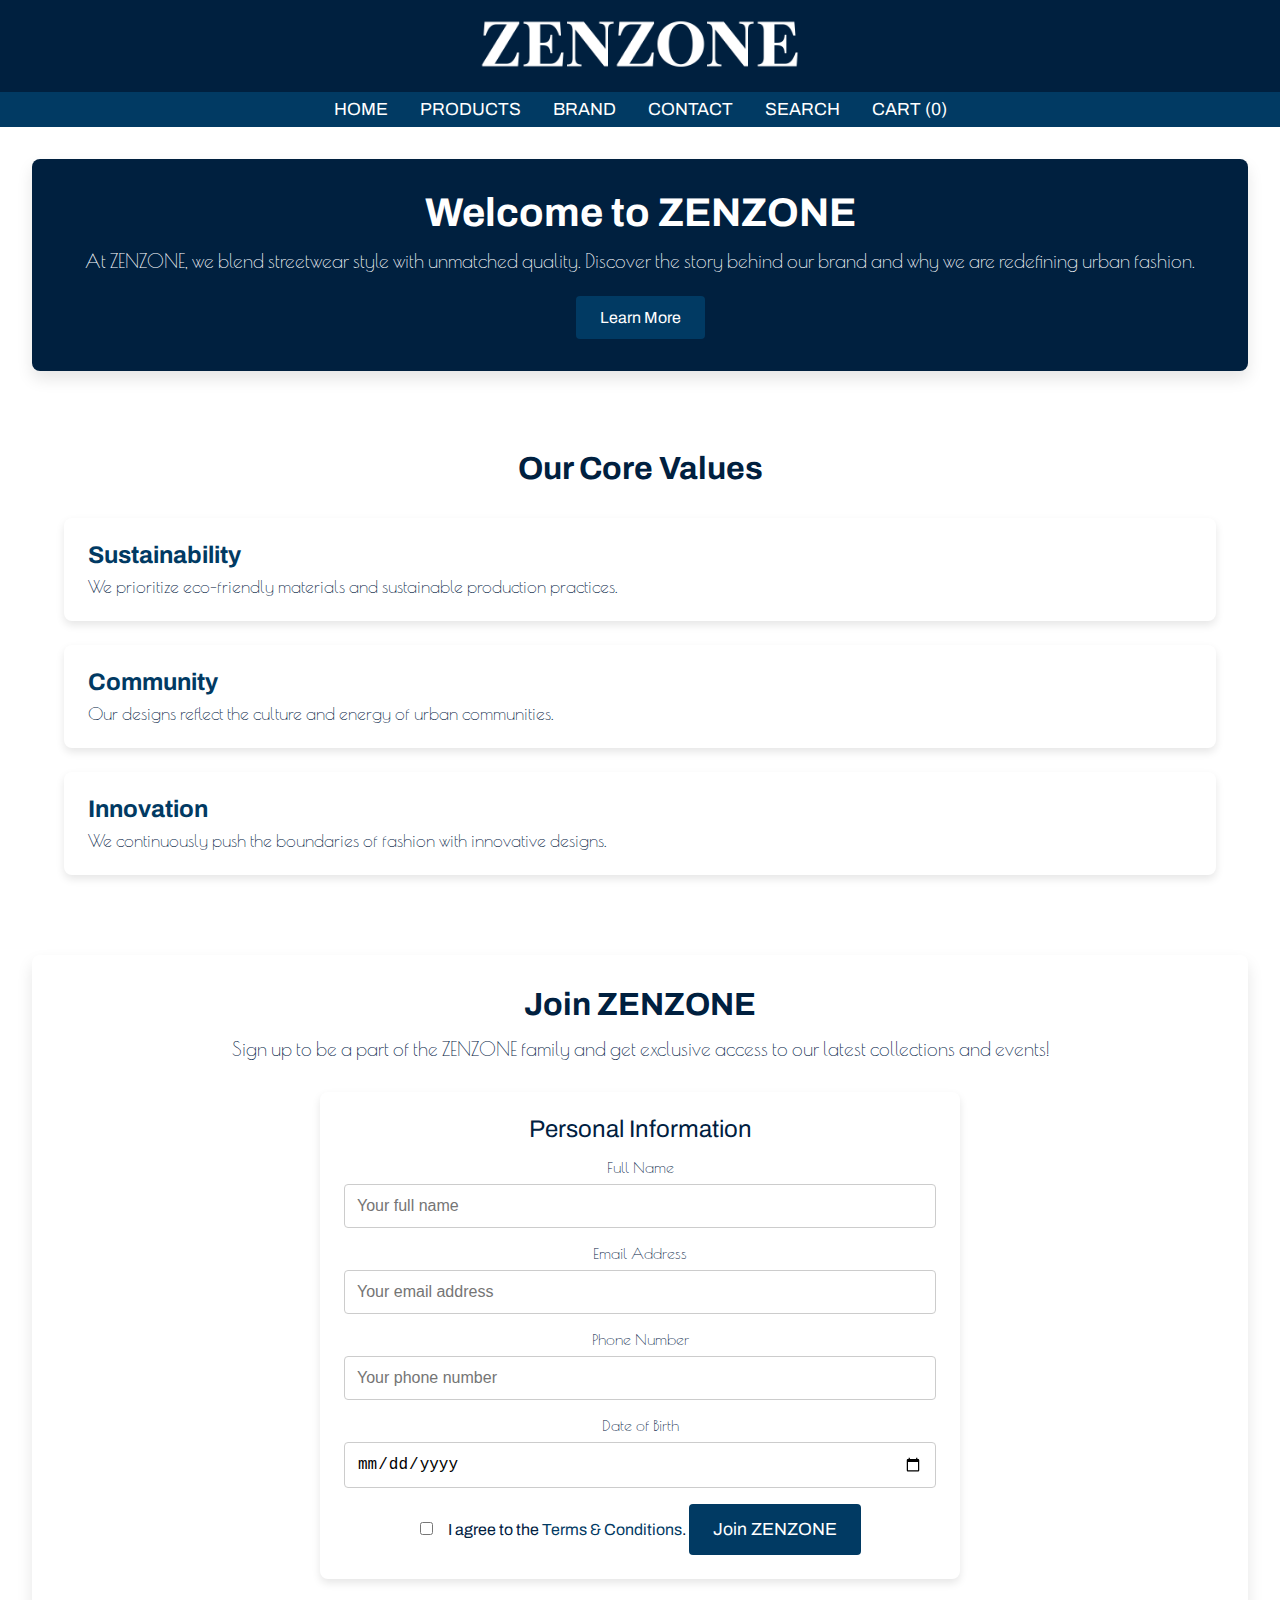
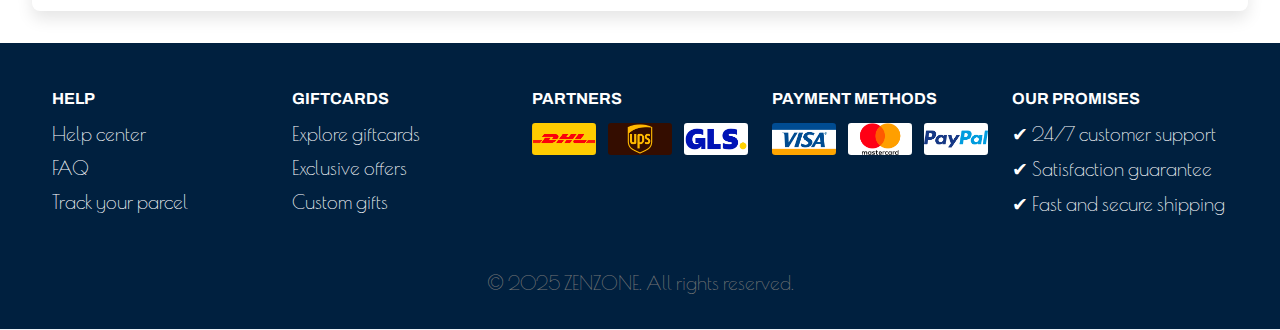
==== brand.html @ 67b89443 "Base modificable - Por terminar - Por editar" ====
<!DOCTYPE html>
<html lang="es">
<head>
    <meta charset="UTF-8">
    <meta name="viewport" content="width=device-width, initial-scale=1.0">
    <link href="https://fonts.googleapis.com/css2?family=Archivo:ital,wght@0,100..900;1,100..900&family=Poiret+One&display=swap" rel="stylesheet">
    <link rel="stylesheet" href="css/styles.css">
    <title>ZENZONE | BRAND</title>
</head>
<body>
    <header class="cabecera">
        <article class="cabecera__logo">
            <a href="index.html"><img src="assets/zenzone-text.png" alt="Logo ZENZONE" class="logo__imagen"></a>
        </article>

        <article class="cabecera__menu">
            <nav class="menu__navegacion">
                <ul class="navegacion__lista">
                    <li class="lista__elemento"><a href="index.html" class="elemento__enlace">Home</a></li>
                    <li class="lista__elemento dropdown">
                        <p class="elemento__enlace">Products</p>
                        <ul class="dropdown__menu">
                            <li><a href="clothing.html" class="dropdown__enlace">Clothing</a></li>
                            <li><a href="merch.html" class="dropdown__enlace">Merch</a></li>
                        </ul>
                    </li>
                    <li class="lista__elemento"><a href="brand.html" class="elemento__enlace">Brand</a></li>
                    <li class="lista__elemento"><a href="contact.html" class="elemento__enlace">Contact</a></li>
                    <li class="lista__elemento"><a href="" class="elemento__enlace">Search</a></li>
                    <li class="lista__elemento"><a href="cart.html" class="elemento__enlace">Cart (0)</a></li>
                </ul>
            </nav>
        </article>
    </header>

    <main class="brand-main">
        <section class="brand-main__intro">
            <h1 class="intro__title">Welcome to ZENZONE</h1>
            <p class="intro__description">
                At ZENZONE, we blend streetwear style with unmatched quality. Discover the story behind our brand and why we are redefining urban fashion.
            </p>
            <button class="intro__cta">Learn More</button>
        </section>
    
        <section class="brand-main__values">
            <h2 class="values__title">Our Core Values</h2>
            <ul class="values__list">
                <li class="values__item">
                    <h3 class="values__item-title">Sustainability</h3>
                    <p class="values__item-description">We prioritize eco-friendly materials and sustainable production practices.</p>
                </li>
                <li class="values__item">
                    <h3 class="values__item-title">Community</h3>
                    <p class="values__item-description">Our designs reflect the culture and energy of urban communities.</p>
                </li>
                <li class="values__item">
                    <h3 class="values__item-title">Innovation</h3>
                    <p class="values__item-description">We continuously push the boundaries of fashion with innovative designs.</p>
                </li>
            </ul>
        </section>
    
        <section class="brand-main__join">
            <h2 class="join__title">Join ZENZONE</h2>
            <p class="join__description">
                Sign up to be a part of the ZENZONE family and get exclusive access to our latest collections and events!
            </p>
            <form class="join__form" id="join-form">
                <fieldset class="join__fieldset">
                    <legend class="join__legend">Personal Information</legend>
    
                    <label for="name" class="join__label">Full Name</label>
                    <input type="text" id="name" name="name" class="join__input" required placeholder="Your full name">
    
                    <label for="email" class="join__label">Email Address</label>
                    <input type="email" id="email" name="email" class="join__input" required placeholder="Your email address">
    
                    <label for="phone" class="join__label">Phone Number</label>
                    <input type="tel" id="phone" name="phone" class="join__input" required placeholder="Your phone number">
    
                    <label for="dob" class="join__label">Date of Birth</label>
                    <input type="date" id="dob" name="dob" class="join__input" required>
    
                    <label for="terms" class="join__checkbox-label">
                        <input type="checkbox" id="terms" name="terms" class="join__checkbox" required>
                        I agree to the <a href="#" class="join__link">Terms & Conditions</a>.
                    </label>
    
                    <button type="submit" class="join__submit-button">Join ZENZONE</button>
                </fieldset>
            </form>
        </section>
    </main>
    
    

    <footer class="footer">
        <section class="footer__container">
    
            <article class="footer__section footer__section--help">
                <h1 class="footer__title">Help</h1>
                <ul class="footer__list">
                    <li class="footer__item"><a href="#" class="footer__link">Help center</a></li>
                    <li class="footer__item"><a href="#" class="footer__link">FAQ</a></li>
                    <li class="footer__item"><a href="#" class="footer__link">Track your parcel</a></li>
                </ul>
            </article>
    
            <article class="footer__section footer__section--giftcards">
                <h1 class="footer__title">Giftcards</h1>
                <ul class="footer__list">
                    <li class="footer__item"><a href="#" class="footer__link">Explore giftcards</a></li>
                    <li class="footer__item"><a href="#" class="footer__link">Exclusive offers</a></li>
                    <li class="footer__item"><a href="#" class="footer__link">Custom gifts</a></li>
                </ul>
            </article>
    
            <article class="footer__section footer__section--partners">
                <h1 class="footer__title">Partners</h1>
                <section class="footer__logos">
                    <img src="assets/dhl.png" alt="Logo 1" class="footer__logo">
                    <img src="assets/upds.png" alt="Logo 2" class="footer__logo">
                    <img src="assets/gls.png" alt="Logo 3" class="footer__logo">
                </section>
            </article>
    
            <article class="footer__section footer__section--payment-methods">
                <h1 class="footer__title">Payment methods</h1>
                <section class="footer__logos">
                    <img src="assets/visa.png" alt="Visa" class="footer__logo">
                    <img src="assets/master.png" alt="Mastercard" class="footer__logo">
                    <img src="assets/paypal.png" alt="PayPal" class="footer__logo">
                </section>
            </article>
    
            <article class="footer__section footer__section--promises">
                <h1 class="footer__title">Our Promises</h1>
                <ul class="footer__list">
                    <li class="footer__item">✔ 24/7 customer support</li>
                    <li class="footer__item">✔ Satisfaction guarantee</li>
                    <li class="footer__item">✔ Fast and secure shipping</li>
                </ul>
            </article>
        </section>
    
        <section class="footer__bottom">
            &copy; 2025 ZENZONE. All rights reserved.
        </section>
    </footer>
    
</body>
</html>
---- css/styles.css ----
/* General */
* {
    box-sizing: border-box;
    padding: 0;
    margin: 0;
    text-decoration: none;
    list-style: none;

    /* Variables */
    --main-color: #00203F;
    --secondary-color: #013A63;
    --white: #FFFFFF;
    --black: #000000;
    
    --title-font: "Archivo", serif;
    --p-font: "Poiret One", serif;;
}

body {
    display: flex;
    flex-direction: column;
    min-height: 100vh;
    background-color: #F0F4F8;
}

/* Header */
.cabecera__logo {
    background-color: var(--main-color);
    padding: 0.75rem;
    display: flex;
    align-items: center;
    justify-content: center;
    transition: background-color 0.6s ease;

    .logo__imagen {
        width: 20rem;
        transition: transform 0.4s ease, opacity 0.3s ease; 
    }

    .logo__imagen:hover {
        transform: scale(0.8) rotate(3deg); 
    }
}

.cabecera__menu {
    background-color: var(--secondary-color);
    display: flex;
    padding: 0.5rem;
    justify-content: center;
    align-items: center;

    .menu__navegacion .navegacion__lista {
        display: flex;
        list-style-type: none;
        padding: 0;
        margin: 0;
    }

    .lista__elemento {
        margin: 0 1rem;
        position: relative; 

        .elemento__enlace {
            color: var(--white);
            font-size: 1.1rem;
            text-transform: uppercase;
            position: relative;
            font-family: var(--title-font);
        }

        .elemento__enlace:hover {
            text-decoration: underline;
        }

        .dropdown__menu {
            display: none;
            position: absolute;
            top: 100%; 
            left: 0;
            background-color: var(--main-color);
            padding: 1rem;
            list-style-type: none;
            z-index: 10;
            box-shadow: 0 0.25rem 0.5rem rgba(0, 0, 0, 0.1);

            .dropdown__enlace {
                color: var(--white);
                font-size: 1rem;
                font-family: var(--title-font);
                text-transform: uppercase;
                padding: 0.4rem;
            }

            .dropdown__enlace:hover {
                text-decoration: underline;   
            }
        }
    }

    .lista__elemento.dropdown:hover .dropdown__menu {
        display: block;
    }
}

main {
    min-height: 90vh;
}

/* Home */
.main__hero {
    background-color: var(--main-color);
    color: var(--white);
    text-align: center;
    padding: 3rem 1rem;

    .hero__title {
        font-family: var(--title-font);
        font-size: 2rem;
        margin-bottom: 1rem;
    }

    .hero__description {
        font-family: var(--p-font);
        font-size: 1.2rem;
        margin-bottom: 2rem;
    }

    .hero__cta {
        display: inline-block;
        padding: 0.8rem 1.5rem;
        background-color: var(--secondary-color);
        color: var(--white);
        border-radius: 0.25rem;
        font-size: 1rem;
        font-family: var(--title-font);
        transition: background-color 0.3s ease;
    }
    
    .hero__cta:hover {
        background-color: var(--white);
        color: var(--main-color);
    }
    
}

.main__featured {
    background-color: #f9f9f9;
    padding: 3rem 1rem;
    text-align: center;

    .featured__title {
        font-family: var(--title-font);
        font-size: 1.8rem;
        color: var(--main-color);
        margin-bottom: 2rem;
    }
    
    .featured__grid {
        display: flex;
        justify-content: center;
        gap: 2rem;

        .featured__item {
            background-color: var(--white);
            padding: 1.5rem;
            border-radius: 0.5rem;
            box-shadow: 0 0.25rem 0.5rem rgba(0, 0, 0, 0.1);
            text-align: center;
            max-width: 14rem;

            .featured__image {
                width: 100%;
                border-radius: 0.5rem;
                margin-bottom: 1rem;
            }
            
            .featured__name {
                font-family: var(--p-font);
                font-size: 1.1rem;
                margin-bottom: 0.5rem;
                color: var(--black);
            }
            
            .featured__price {
                font-family: var(--title-font);
                font-size: 1.2rem;
                color: var(--secondary-color);
            }
        }
    }
}

.main__about {
    display: flex;
    flex-wrap: wrap;
    align-items: center;
    padding: 3rem 1rem;
    gap: 2rem;

    .about__content {
        flex: 1 1 40%;

        .about__title {
            font-family: var(--title-font);
            font-size: 1.8rem;
            color: var(--main-color);
            margin-bottom: 1rem;
        }
        
        .about__text {
            font-family: var(--p-font);
            font-size: 1.2rem;
            color: #555;
            margin-bottom: 2rem;
        }
        
        .about__link {
            display: inline-block;
            color: var(--white);
            background-color: var(--secondary-color);
            padding: 0.8rem 1.5rem;
            border-radius: 0.25rem;
            font-family: var(--title-font);
            transition: background-color 0.3s ease;
        }
        
        .about__link:hover {
            background-color: var(--main-color);
        }
    }
}

.about__media {
    flex: 1 1 50%;
    text-align: center;

    .about__image {
        max-width: 100%;
        border-radius: 0.5rem;
    }
}

/* Clothing */
.main__products {
    background-color: #f9f9f9;
    padding: 3rem 1rem;

    .products__title {
        font-family: var(--title-font);
        font-size: 1.8rem;
        color: var(--main-color);
        text-align: center;
        margin-bottom: 2rem;
    }
    
    .products__grid {
        display: grid;
        grid-template-columns: repeat(auto-fit, minmax(12rem, 1fr));
        gap: 2rem;
        justify-items: center;

        .products__item {
            background-color: var(--white);
            padding: 1.5rem;
            border-radius: 0.5rem;
            box-shadow: 0 0.25rem 0.5rem rgba(0, 0, 0, 0.1);
            text-align: center;
            max-width: 14rem;

            .products__image {
                width: 100%;
                border-radius: 0.5rem;
                margin-bottom: 1rem;
            }
            
            .products__name {
                font-family: var(--p-font);
                font-size: 1.1rem;
                margin-bottom: 0.5rem;
                color: var(--black);
            }
            
            .products__price {
                font-family: var(--title-font);
                font-size: 1.2rem;
                color: var(--secondary-color);
            }
            
            .products__actions {
                display: flex;
                justify-content: center;
                gap: 1rem;
                margin-top: 1rem;

                .products__button {
                    font-family: var(--p-font);
                    font-size: 1rem;
                    padding: 0.8rem 1.2rem;
                    border: none;
                    border-radius: 0.5rem;
                    cursor: pointer;
                    transition: background-color 0.3s ease, transform 0.2s ease;
                }
                
                .products__button--buy-now {
                    background-color: var(--main-color);
                    color: var(--white);
                }
                
                .products__button--buy-now:hover {
                    background-color: var(--secondary-color);
                    transform: scale(1.05);
                }
                
                .products__button--add-cart {
                    background-color: var(--secondary-color);
                    color: var(--white);
                }
                
                .products__button--add-cart:hover {
                    background-color: var(--main-color);
                    transform: scale(1.05);
                }
                
            }
        }
    }
}

.main__benefits {
    background-color: var(--secondary-color);
    color: var(--white);
    padding: 3rem 1rem;
    display: flex;
    flex-wrap: wrap;
    gap: 2rem;
    justify-content: space-around;
    text-align: center;

    .benefits__item {
        flex: 1 1 20rem;
        max-width: 22rem;
        font-family: var(--p-font);
        padding: 1.5rem;
        border: 0.1rem solid var(--white);
        border-radius: 0.5rem;
        transition: transform 0.3s ease, box-shadow 0.3s ease;

        .benefits__title {
            font-family: var(--title-font);
            font-size: 1.5rem;
            margin-bottom: 0.5rem;
        }
        
        .benefits__description {
            font-size: 1.1rem;
        }
    }

    .benefits__item:hover {
        transform: scale(1.05);
        box-shadow: 0 0.5rem 1rem rgba(0, 0, 0, 0.2);
    }
}

/* Brand */
.brand-main {
    display: flex;
    flex-direction: column;
    gap: 3rem;
    padding: 2rem;
    background-color: var(--white);
    color: var(--main-color);

    .brand-main__intro {
        text-align: center;
        padding: 2rem;
        background-color: var(--main-color);
        color: var(--white);
        border-radius: 0.5rem;
        box-shadow: 0 0.5rem 1rem rgba(0, 0, 0, 0.1);

        .intro__title {
            font-family: var(--title-font);
            font-size: 2.5rem;
            margin-bottom: 1rem;
        }
        
        .intro__description {
            font-family: var(--p-font);
            font-size: 1.2rem;
            margin-bottom: 1.5rem;
        }
        
        .intro__cta {
            padding: 0.8rem 1.5rem;
            background-color: var(--secondary-color);
            color: var(--white);
            border: none;
            border-radius: 0.25rem;
            font-family: var(--title-font);
            font-size: 1rem;
            cursor: pointer;
            transition: background-color 0.3s ease;
        }
        
        .intro__cta:hover {
            background-color: var(--white);
            color: var(--main-color);
        }
    }

    .brand-main__values {
        text-align: center;
        padding: 2rem;
    
        .values__title {
            font-family: var(--title-font);
            font-size: 2rem;
            margin-bottom: 2rem;
        }
        
        .values__list {
            display: flex;
            flex-direction: column;
            gap: 1.5rem;
            list-style: none;
    
            .values__item {
                background-color: var(--white);
                padding: 1.5rem;
                border-radius: 0.5rem;
                box-shadow: 0 0.25rem 0.5rem rgba(0, 0, 0, 0.1);
                text-align: left;
    
                .values__item-title {
                    font-family: var(--title-font);
                    font-size: 1.5rem;
                    color: var(--secondary-color);
                    margin-bottom: 0.5rem;
                }
    
                .values__item-description {
                    font-family: var(--p-font);
                    font-size: 1.1rem;
                    color: var(--main-color);
                }
            }
        }
    }

    .brand-main__join {
        text-align: center;
        padding: 2rem;
        background-color: var(--white);
        border-radius: 0.5rem;
        box-shadow: 0 0.5rem 1rem rgba(0, 0, 0, 0.1);
    
        .join__title {
            font-family: var(--title-font);
            font-size: 2rem;
            margin-bottom: 1rem;
        }
        
        .join__description {
            font-family: var(--p-font);
            font-size: 1.2rem;
            margin-bottom: 2rem;
            color: var(--main-color);
        }
        
        .join__form {
            display: flex;
            flex-direction: column;
            gap: 1.5rem;
            max-width: 40rem;
            margin: auto;
            padding: 1.5rem;
            background-color: var(--f0f4f8);
            border-radius: 0.5rem;
            box-shadow: 0 0.25rem 0.5rem rgba(0, 0, 0, 0.1);
    
            .join__fieldset {
                border: none;
                padding: 0;
            }
            
            .join__legend {
                font-family: var(--title-font);
                font-size: 1.5rem;
                margin-bottom: 1rem;
                color: var(--main-color);
            }
            
            .join__label {
                font-family: var(--p-font);
                font-size: 1rem;
                margin-bottom: 0.5rem;
                display: block;
                color: var(--main-color);
            }
            
            .join__input {
                width: 100%;
                padding: 0.75rem;
                font-size: 1rem;
                border: 0.1rem solid #ccc;
                border-radius: 0.25rem;
                margin-bottom: 1rem;
                color: var(--black);
            }
    
            .join__checkbox-label {
                font-size: 1rem;
                font-family: var(--title-font);
                color: var(--main-color);
    
                .join__checkbox {
                    margin-right: 0.75rem;
                }
    
                .join__link {
                    color: var(--secondary-color);
                    text-decoration: none;
                }
                
                .join__link:hover {
                    text-decoration: underline;
                }
            }
    
            .join__submit-button {
                background-color: var(--secondary-color);
                color: var(--white);
                font-family: var(--title-font);
                font-size: 1.1rem;
                padding: 1rem 1.5rem;
                border: none;
                border-radius: 0.25rem;
                cursor: pointer;
                transition: background-color 0.3s ease;
                width: fit-content;
                margin: auto;
            }
            
            .join__submit-button:hover {
                background-color: var(--main-color);
            }
        }
    }    
}

/* Contact */
.contact-form {
    background: #fff;
    padding: 2rem 2.5rem;
    border-radius: 0.5rem;
    box-shadow: 0 0.25rem 0.4rem rgba(0, 0, 0, 0.1);
    width: 100%;
    max-width: 44rem;
    margin: 1.25rem auto;

    .contact-form__title {
        font-size: 1.75rem;
        margin-bottom: 1.25rem;
        color: #333;
        text-align: center;
    }

    .contact-form__form {
        display: flex;
        flex-direction: column;

        .contact-form__fieldset {
            border: none;
            margin-bottom: 1.25rem;
            padding: 0;

            .contact-form__legend {
                font-size: 1.25rem;
                font-weight: bold;
                margin-bottom: 0.75rem;
                color: #444;
            }

            .contact-form__label {
                font-size: 1rem; 
                color: #555;
                margin-bottom: 0.5rem;
                display: block;
            }

            .contact-form__input,
            .contact-form__select,
            .contact-form__textarea,
            .contact-form__file {
                width: 100%;
                padding: 0.75rem; /* Más espacio */
                font-size: 0.8rem;
                border: 0.1rem solid #ccc;
                border-radius: 0.25rem;
                margin-bottom: 0.75rem;
            }

            .contact-form__textarea {
                resize: none;
            }
            
            .contact-form__checkbox {
                margin-right: 0.75rem;
            }
            
            .contact-form__checkbox-label {
                font-size: 1rem;
                color: #555;
            }
        }
    }

    
    .contact-form__button {
        background-color: #007bff;
        color: #fff;
        font-size: 1rem;
        border: none;
        border-radius: 0.25rem;
        padding: 0.8rem;
        cursor: pointer;
        transition: background-color 0.3s;
    }
    
    .contact-form__button:hover {
        background-color: #0056b3;
    }
}

/* Footer */
.footer {
    background-color: var(--main-color);
    padding: 2.2rem;
    color: var(--white);

    .footer__container {
        max-width: 75rem;
        margin: auto;
        display: flex;
        flex-wrap: wrap;
        justify-content: space-between;

        .footer__section {
            flex: 1 1 12.5rem;
            margin: 0.75rem;
            font-family: var(--p-font);
            font-size: 1.2rem;
            font-weight: 400;
    
            .footer__title {
                font-family: var(--title-font);
                font-size: 1rem;
                text-transform: uppercase;
                margin-bottom: 1rem;
                color: var(--white);
            }

            .footer__list {
                list-style: none;
                padding: 0;

                .footer__item {
                    margin-bottom: 0.75rem;
                }

                .footer__link {
                    text-decoration: none;
                    color: var(--white);
                }
                
                .footer__link:hover {
                    text-decoration: underline;
                }
            }

            .footer__logos {
                display: flex;
                flex-wrap: wrap;
                gap: 0.75rem;
            
                .footer__logo {
                    height: 2rem;
                    border-radius: 0.2rem;
                }
            }
        }
    }

    .footer__bottom {
        font-family: var(--p-font);
        font-size: 1.2rem;
        font-weight: 400;

        text-align: center;
        margin-top: 2rem;
        color: #777;
    }
}

.contact-form {
    width: 100%;
    max-width: 800px;
    padding: 2rem;
    background-color: var(--white);
    border-radius: 0.75rem;
    box-shadow: 0 4px 6px rgba(0, 0, 0, 0.1);
}

.contact-form__title {
    font-family: var(--title-font);
    font-size: 2rem;
    color: var(--main-color);
    text-align: center;
    margin-bottom: 2rem;
}

.contact-form__form {
    display: flex;
    flex-direction: column;
    gap: 1.5rem;
}

.contact-form__fieldset {
    border: none;
    padding: 0;
}

.contact-form__legend {
    font-family: var(--title-font);
    font-size: 1.25rem;
    color: var(--main-color);
    margin-bottom: 1rem;
}

.contact-form__label {
    font-family: var(--p-font);
    font-size: 1rem;
    color: var(--black);
    margin-bottom: 0.5rem;
}

.contact-form__input,
.contact-form__textarea {
    font-family: var(--p-font);
    font-size: 1rem;
    padding: 1rem;
    border: 1px solid var(--gray);
    border-radius: 0.5rem;
    background-color: var(--white);
    color: var(--black);
    transition: border-color 0.3s;
}

.contact-form__input:focus,
.contact-form__textarea:focus {
    border-color: var(--main-color);
    outline: none;
}

.contact-form__textarea {
    resize: vertical;
}

.contact-form__button {
    font-family: var(--title-font);
    font-size: 1.25rem;
    background-color: var(--main-color);
    color: var(--white);
    padding: 1rem;
    border: none;
    border-radius: 0.5rem;
    cursor: pointer;
    transition: background-color 0.3s ease;
}

.contact-form__button:hover {
    background-color: var(--hover-color);
}

/* Social Media Section */
.social-media {
    width: 100%;
    max-width: 800px;
    text-align: center;
}

.social-media__title {
    font-family: var(--title-font);
    font-size: 1.75rem;
    color: var(--main-color);
    margin-bottom: 1rem;
}

.social-media__list {
    display: flex;
    justify-content: center;
    gap: 1.5rem;
    list-style: none;
    padding: 0;
}

.social-media__item {
    display: flex;
    align-items: center;
}

.social-media__link {
    font-family: var(--p-font);
    font-size: 1rem;
    color: var(--black);
    text-decoration: none;
    display: flex;
    align-items: center;
    gap: 0.5rem;
}

.social-media__icon {
    width: 24px;
    height: 24px;
}

.social-media__link:hover {
    color: var(--main-color);
}

/* Contact Details Section */
.contact-details {
    width: 100%;
    max-width: 800px;
    text-align: center;
}

.contact-details__title {
    font-family: var(--title-font);
    font-size: 1.75rem;
    color: var(--main-color);
    margin-bottom: 1rem;
}

.contact-details__list {
    list-style: none;
    padding: 0;
}

.contact-details__item {
    font-family: var(--p-font);
    font-size: 1rem;
    margin-bottom: 0.5rem;
}

.contact-details__link {
    color: var(--black);
    text-decoration: none;
    transition: color 0.3s ease;
}

.contact-details__link:hover {
    color: var(--main-color);
}
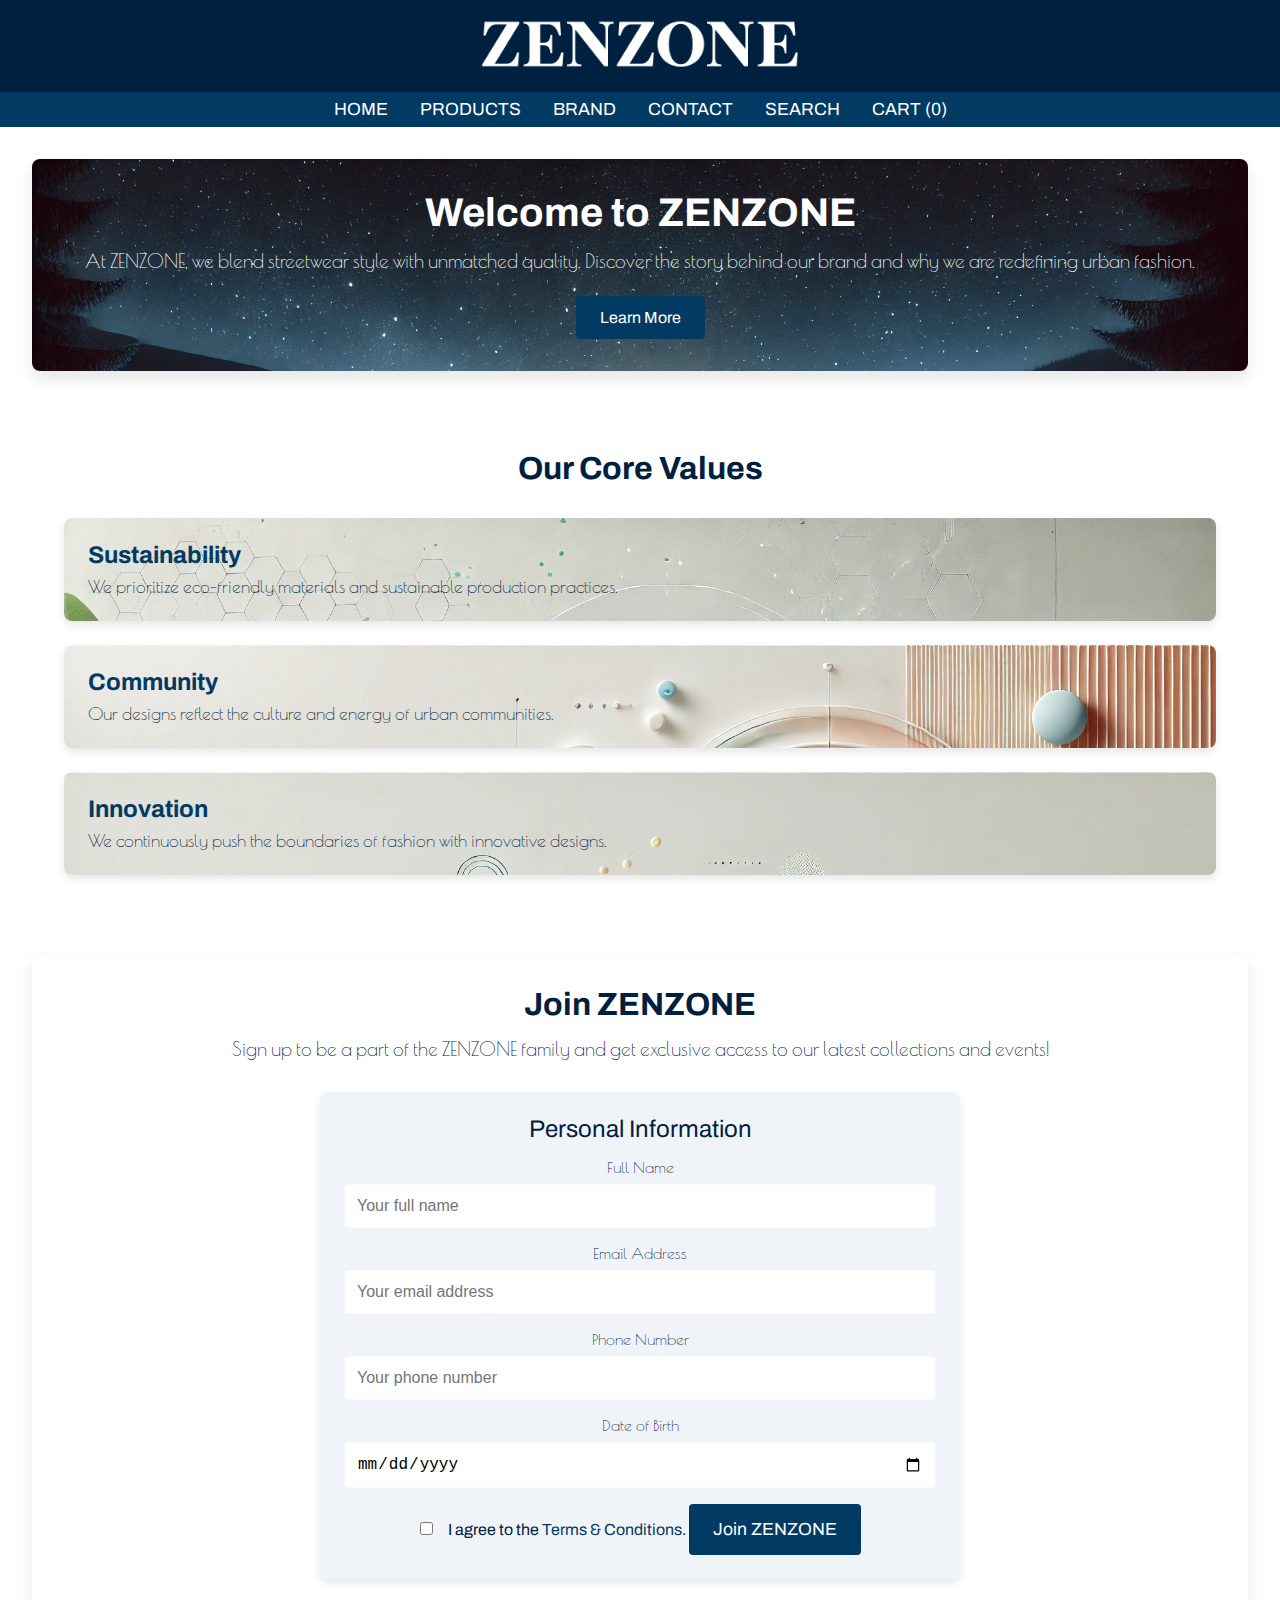
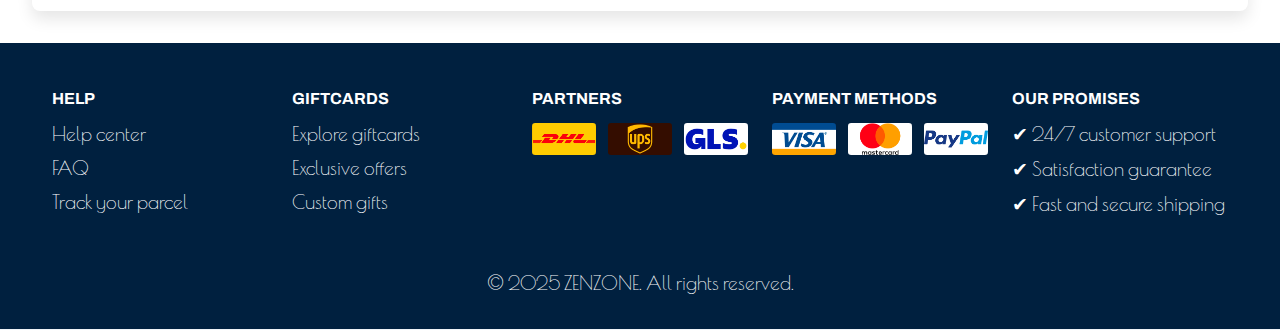
==== commit 06a6fca1: "New changes" ====
--- a/brand.html
+++ b/brand.html
@@ -14,6 +14,14 @@
         </article>
 
         <article class="cabecera__menu">
+            <input type="checkbox" id="menu__toggle" class="menu__toggle-checkbox">
+            
+            <label for="menu__toggle" class="menu__toggle">
+                <span></span>
+                <span></span>
+                <span></span>
+            </label>
+
             <nav class="menu__navegacion">
                 <ul class="navegacion__lista">
                     <li class="lista__elemento"><a href="index.html" class="elemento__enlace">Home</a></li>
@@ -45,15 +53,15 @@
         <section class="brand-main__values">
             <h2 class="values__title">Our Core Values</h2>
             <ul class="values__list">
-                <li class="values__item">
+                <li class="values__item values__item_1">
                     <h3 class="values__item-title">Sustainability</h3>
                     <p class="values__item-description">We prioritize eco-friendly materials and sustainable production practices.</p>
                 </li>
-                <li class="values__item">
+                <li class="values__item values__item_2">
                     <h3 class="values__item-title">Community</h3>
                     <p class="values__item-description">Our designs reflect the culture and energy of urban communities.</p>
                 </li>
-                <li class="values__item">
+                <li class="values__item values__item_3">
                     <h3 class="values__item-title">Innovation</h3>
                     <p class="values__item-description">We continuously push the boundaries of fashion with innovative designs.</p>
                 </li>
--- a/css/styles.css
+++ b/css/styles.css
@@ -9,18 +9,20 @@
     /* Variables */
     --main-color: #00203F;
     --secondary-color: #013A63;
+    --background-color: #F0F4F8;
+    --background-color-2: #F9F9F9;
     --white: #FFFFFF;
     --black: #000000;
     
     --title-font: "Archivo", serif;
-    --p-font: "Poiret One", serif;;
+    --p-font: "Poiret One", serif;
 }
 
 body {
     display: flex;
     flex-direction: column;
     min-height: 100vh;
-    background-color: #F0F4F8;
+    background-color: var(--background-color);
 }
 
 /* Header */
@@ -31,15 +33,15 @@
     align-items: center;
     justify-content: center;
     transition: background-color 0.6s ease;
-
-    .logo__imagen {
-        width: 20rem;
-        transition: transform 0.4s ease, opacity 0.3s ease; 
-    }
-
-    .logo__imagen:hover {
-        transform: scale(0.8) rotate(3deg); 
-    }
+}
+
+.logo__imagen {
+    width: 20rem;
+    transition: transform 0.4s ease, opacity 0.3s ease; 
+}
+
+.logo__imagen:hover {
+    transform: scale(0.8) rotate(3deg); 
 }
 
 .cabecera__menu {
@@ -48,59 +50,79 @@
     padding: 0.5rem;
     justify-content: center;
     align-items: center;
-
-    .menu__navegacion .navegacion__lista {
-        display: flex;
-        list-style-type: none;
-        padding: 0;
-        margin: 0;
-    }
-
-    .lista__elemento {
-        margin: 0 1rem;
-        position: relative; 
-
-        .elemento__enlace {
-            color: var(--white);
-            font-size: 1.1rem;
-            text-transform: uppercase;
-            position: relative;
-            font-family: var(--title-font);
-        }
-
-        .elemento__enlace:hover {
-            text-decoration: underline;
-        }
-
-        .dropdown__menu {
-            display: none;
-            position: absolute;
-            top: 100%; 
-            left: 0;
-            background-color: var(--main-color);
-            padding: 1rem;
-            list-style-type: none;
-            z-index: 10;
-            box-shadow: 0 0.25rem 0.5rem rgba(0, 0, 0, 0.1);
-
-            .dropdown__enlace {
-                color: var(--white);
-                font-size: 1rem;
-                font-family: var(--title-font);
-                text-transform: uppercase;
-                padding: 0.4rem;
-            }
-
-            .dropdown__enlace:hover {
-                text-decoration: underline;   
-            }
-        }
-    }
-
-    .lista__elemento.dropdown:hover .dropdown__menu {
-        display: block;
-    }
-}
+}
+
+.menu__navegacion .navegacion__lista {
+    display: flex;
+    list-style-type: none;
+    padding: 0;
+    margin: 0;
+}
+
+.lista__elemento {
+    margin: 0 1rem;
+    position: relative;
+}
+
+.elemento__enlace {
+    color: var(--white);
+    font-size: 1.1rem;
+    text-transform: uppercase;
+    position: relative;
+    font-family: var(--title-font);
+}
+
+.elemento__enlace:hover {
+    text-decoration: underline;
+}
+
+.dropdown__menu {
+    display: none;
+    position: absolute;
+    top: 100%; 
+    left: 0;
+    background-color: var(--main-color);
+    padding: 1rem;
+    list-style-type: none;
+    z-index: 10;
+    box-shadow: 0 0.25rem 0.5rem rgba(0, 0, 0, 0.1);
+}
+
+.dropdown__enlace {
+    color: var(--white);
+    font-size: 1rem;
+    font-family: var(--title-font);
+    text-transform: uppercase;
+    padding: 0.4rem;
+}
+
+.dropdown__enlace:hover {
+    text-decoration: underline;   
+}
+
+.lista__elemento.dropdown:hover .dropdown__menu {
+    display: block;
+}
+
+.menu__toggle-checkbox {
+    display: none;
+}
+
+.menu__toggle {
+    display: none;
+    flex-direction: column;
+    justify-content: space-between;
+    height: 1.25rem;
+    width: 1.33rem;
+    cursor: pointer;
+
+    span {
+        background-color: var(--white);
+        height: 0.25rem;
+        width: 100%;
+        border-radius: 0.4rem;
+    }
+}  
 
 main {
     min-height: 90vh;
@@ -108,86 +130,87 @@
 
 /* Home */
 .main__hero {
+    background-image: url('/assets/space.webp');
+    background-repeat: no-repeat;
+    background-size: cover;
+    color: var(--white);
+    text-align: center;
+    padding: 3rem 1rem;    
+}
+
+.hero__title {
+    font-family: var(--title-font);
+    font-size: 2rem;
+    margin-bottom: 1rem;
+}
+
+.hero__description {
+    font-family: var(--p-font);
+    font-size: 1.2rem;
+    margin-bottom: 2rem;
+}
+
+.hero__cta {
+    display: inline-block;
+    padding: 0.8rem 1.5rem;
+    background-color: var(--secondary-color);
+    color: var(--white);
+    border-radius: 0.25rem;
+    font-size: 1rem;
+    font-family: var(--title-font);
+    transition: background-color 0.3s ease;
+}
+
+.hero__cta:hover {
+    background-color: var(--white);
+    color: var(--main-color);
+}
+
+.main__featured {
+    background-color: var(--background-color-2);
+    padding: 3rem 1rem;
+    text-align: center;
+}
+
+.featured__title {
+    font-family: var(--title-font);
+    font-size: 1.8rem;
+    color: var(--main-color);
+    margin-bottom: 2rem;
+}
+
+.featured__grid {
+    display: flex;
+    justify-content: center;
+    gap: 2rem;
+}
+
+.featured__item {
     background-color: var(--main-color);
-    color: var(--white);
-    text-align: center;
-    padding: 3rem 1rem;
-
-    .hero__title {
-        font-family: var(--title-font);
-        font-size: 2rem;
-        margin-bottom: 1rem;
-    }
-
-    .hero__description {
-        font-family: var(--p-font);
-        font-size: 1.2rem;
-        margin-bottom: 2rem;
-    }
-
-    .hero__cta {
-        display: inline-block;
-        padding: 0.8rem 1.5rem;
-        background-color: var(--secondary-color);
-        color: var(--white);
-        border-radius: 0.25rem;
-        font-size: 1rem;
-        font-family: var(--title-font);
-        transition: background-color 0.3s ease;
-    }
-    
-    .hero__cta:hover {
-        background-color: var(--white);
-        color: var(--main-color);
-    }
-    
-}
-
-.main__featured {
-    background-color: #f9f9f9;
-    padding: 3rem 1rem;
-    text-align: center;
-
-    .featured__title {
-        font-family: var(--title-font);
-        font-size: 1.8rem;
-        color: var(--main-color);
-        margin-bottom: 2rem;
-    }
-    
-    .featured__grid {
-        display: flex;
-        justify-content: center;
-        gap: 2rem;
-
-        .featured__item {
-            background-color: var(--white);
-            padding: 1.5rem;
-            border-radius: 0.5rem;
-            box-shadow: 0 0.25rem 0.5rem rgba(0, 0, 0, 0.1);
-            text-align: center;
-            max-width: 14rem;
-
-            .featured__image {
-                width: 100%;
-                border-radius: 0.5rem;
-                margin-bottom: 1rem;
-            }
-            
-            .featured__name {
-                font-family: var(--p-font);
-                font-size: 1.1rem;
-                margin-bottom: 0.5rem;
-                color: var(--black);
-            }
-            
-            .featured__price {
-                font-family: var(--title-font);
-                font-size: 1.2rem;
-                color: var(--secondary-color);
-            }
-        }
-    }
+    padding: 1.5rem;
+    border-radius: 0.5rem;
+    box-shadow: 0 0.25rem 0.5rem rgba(0, 0, 0, 0.1);
+    text-align: center;
+    max-width: 14rem;
+}
+
+.featured__image {
+    width: 100%;
+    border-radius: 0.5rem;
+    margin-bottom: 1rem;
+}
+
+.featured__name {
+    font-family: var(--p-font);
+    font-size: 1.1rem;
+    margin-bottom: 0.5rem;
+    color: var(--white);
+}
+
+.featured__price {
+    font-family: var(--title-font);
+    font-size: 1.2rem;
+    color: var(--white);
 }
 
 .main__about {
@@ -196,135 +219,136 @@
     align-items: center;
     padding: 3rem 1rem;
     gap: 2rem;
-
-    .about__content {
-        flex: 1 1 40%;
-
-        .about__title {
-            font-family: var(--title-font);
-            font-size: 1.8rem;
-            color: var(--main-color);
-            margin-bottom: 1rem;
-        }
-        
-        .about__text {
-            font-family: var(--p-font);
-            font-size: 1.2rem;
-            color: #555;
-            margin-bottom: 2rem;
-        }
-        
-        .about__link {
-            display: inline-block;
-            color: var(--white);
-            background-color: var(--secondary-color);
-            padding: 0.8rem 1.5rem;
-            border-radius: 0.25rem;
-            font-family: var(--title-font);
-            transition: background-color 0.3s ease;
-        }
-        
-        .about__link:hover {
-            background-color: var(--main-color);
-        }
-    }
+}
+
+.about__content {
+    flex: 1 1 40%;
+}
+
+.about__title {
+    font-family: var(--title-font);
+    font-size: 1.8rem;
+    color: var(--main-color);
+    margin-bottom: 1rem;
+}
+
+.about__text {
+    font-family: var(--p-font);
+    font-size: 1.2rem;
+    color: var(--black);
+    margin-bottom: 2rem;
+}
+
+.about__link {
+    display: inline-block;
+    color: var(--white);
+    background-color: var(--secondary-color);
+    padding: 0.8rem 1.5rem;
+    border-radius: 0.25rem;
+    font-family: var(--title-font);
+    transition: background-color 0.3s ease;
+}
+
+.about__link:hover {
+    background-color: var(--main-color);
 }
 
 .about__media {
     flex: 1 1 50%;
     text-align: center;
-
-    .about__image {
-        max-width: 100%;
-        border-radius: 0.5rem;
-    }
+}
+
+.about__image {
+    max-width: 100%;
+    border-radius: 0.5rem;
 }
 
 /* Clothing */
 .main__products {
-    background-color: #f9f9f9;
+    background-color: var(--background-color-2);
     padding: 3rem 1rem;
-
-    .products__title {
-        font-family: var(--title-font);
-        font-size: 1.8rem;
-        color: var(--main-color);
-        text-align: center;
-        margin-bottom: 2rem;
-    }
-    
-    .products__grid {
-        display: grid;
-        grid-template-columns: repeat(auto-fit, minmax(12rem, 1fr));
-        gap: 2rem;
-        justify-items: center;
-
-        .products__item {
-            background-color: var(--white);
-            padding: 1.5rem;
-            border-radius: 0.5rem;
-            box-shadow: 0 0.25rem 0.5rem rgba(0, 0, 0, 0.1);
-            text-align: center;
-            max-width: 14rem;
-
-            .products__image {
-                width: 100%;
-                border-radius: 0.5rem;
-                margin-bottom: 1rem;
-            }
-            
-            .products__name {
-                font-family: var(--p-font);
-                font-size: 1.1rem;
-                margin-bottom: 0.5rem;
-                color: var(--black);
-            }
-            
-            .products__price {
-                font-family: var(--title-font);
-                font-size: 1.2rem;
-                color: var(--secondary-color);
-            }
-            
-            .products__actions {
-                display: flex;
-                justify-content: center;
-                gap: 1rem;
-                margin-top: 1rem;
-
-                .products__button {
-                    font-family: var(--p-font);
-                    font-size: 1rem;
-                    padding: 0.8rem 1.2rem;
-                    border: none;
-                    border-radius: 0.5rem;
-                    cursor: pointer;
-                    transition: background-color 0.3s ease, transform 0.2s ease;
-                }
-                
-                .products__button--buy-now {
-                    background-color: var(--main-color);
-                    color: var(--white);
-                }
-                
-                .products__button--buy-now:hover {
-                    background-color: var(--secondary-color);
-                    transform: scale(1.05);
-                }
-                
-                .products__button--add-cart {
-                    background-color: var(--secondary-color);
-                    color: var(--white);
-                }
-                
-                .products__button--add-cart:hover {
-                    background-color: var(--main-color);
-                    transform: scale(1.05);
-                }
-                
-            }
-        }
-    }
+}
+
+.products__title {
+    font-family: var(--title-font);
+    font-size: 1.8rem;
+    color: var(--main-color);
+    text-align: center;
+    margin-bottom: 2rem;
+}
+
+.products__grid {
+    display: grid;
+    grid-template-columns: repeat(auto-fit, minmax(12rem, 1fr));
+    gap: 2rem;
+    justify-items: center;
+}
+
+.products__item {
+    background-color: var(--main-color);
+    padding: 1.5rem;
+    border-radius: 0.5rem;
+    box-shadow: 0 0.25rem 0.5rem rgba(0, 0, 0, 0.1);
+    text-align: center;
+    max-width: 14rem;
+}
+
+.products__image {
+    width: 100%;
+    border-radius: 0.5rem;
+    margin-bottom: 1rem;
+}
+
+.products__name {
+    font-family: var(--p-font);
+    font-size: 1.1rem;
+    margin-bottom: 0.5rem;
+    color: var(--white);
+}
+
+.products__price {
+    font-family: var(--title-font);
+    font-size: 1.2rem;
+    color: var(--white);
+}
+
+.products__actions {
+    display: flex;
+    justify-content: center;
+    gap: 1rem;
+    margin-top: 1rem;    
+}
+
+.products__button {
+    font-family: var(--title-font);
+    font-size: 1rem;
+    padding: 0.8rem 1.2rem;
+    border: none;
+    border-radius: 0.5rem;
+    cursor: pointer;
+    transition: background-color 0.3s ease, transform 0.2s ease;
+}
+
+.products__button--buy-now {
+    background-color: var(--secondary-color);
+    color: var(--white);
+}
+
+.products__button--buy-now:hover {
+    background-color: var(--white);
+    color: var(--main-color);
+    transform: scale(1.05);
+}
+
+.products__button--add-cart {
+    background-color: var(--secondary-color);
+    color: var(--white);
+}
+
+.products__button--add-cart:hover {
+    background-color: var(--white);
+    color: var(--main-color);
+    transform: scale(1.05);
 }
 
 .main__benefits {
@@ -336,31 +360,31 @@
     gap: 2rem;
     justify-content: space-around;
     text-align: center;
-
-    .benefits__item {
-        flex: 1 1 20rem;
-        max-width: 22rem;
-        font-family: var(--p-font);
-        padding: 1.5rem;
-        border: 0.1rem solid var(--white);
-        border-radius: 0.5rem;
-        transition: transform 0.3s ease, box-shadow 0.3s ease;
-
-        .benefits__title {
-            font-family: var(--title-font);
-            font-size: 1.5rem;
-            margin-bottom: 0.5rem;
-        }
-        
-        .benefits__description {
-            font-size: 1.1rem;
-        }
-    }
-
-    .benefits__item:hover {
-        transform: scale(1.05);
-        box-shadow: 0 0.5rem 1rem rgba(0, 0, 0, 0.2);
-    }
+}
+
+.benefits__item {
+    flex: 1 1 20rem;
+    max-width: 22rem;
+    font-family: var(--p-font);
+    padding: 1.5rem;
+    border: 0.1rem solid var(--white);
+    border-radius: 0.5rem;
+    transition: transform 0.3s ease, box-shadow 0.3s ease;
+}
+
+.benefits__title {
+    font-family: var(--title-font);
+    font-size: 1.5rem;
+    margin-bottom: 0.5rem;
+}
+
+.benefits__description {
+    font-size: 1.1rem;
+}
+
+.benefits__item:hover {
+    transform: scale(1.05);
+    box-shadow: 0 0.5rem 1rem rgba(0, 0, 0, 0.2);
 }
 
 /* Brand */
@@ -371,496 +395,799 @@
     padding: 2rem;
     background-color: var(--white);
     color: var(--main-color);
-
-    .brand-main__intro {
-        text-align: center;
-        padding: 2rem;
-        background-color: var(--main-color);
-        color: var(--white);
-        border-radius: 0.5rem;
-        box-shadow: 0 0.5rem 1rem rgba(0, 0, 0, 0.1);
-
-        .intro__title {
-            font-family: var(--title-font);
-            font-size: 2.5rem;
-            margin-bottom: 1rem;
-        }
-        
-        .intro__description {
-            font-family: var(--p-font);
-            font-size: 1.2rem;
-            margin-bottom: 1.5rem;
-        }
-        
-        .intro__cta {
-            padding: 0.8rem 1.5rem;
-            background-color: var(--secondary-color);
-            color: var(--white);
-            border: none;
-            border-radius: 0.25rem;
-            font-family: var(--title-font);
-            font-size: 1rem;
-            cursor: pointer;
-            transition: background-color 0.3s ease;
-        }
-        
-        .intro__cta:hover {
-            background-color: var(--white);
-            color: var(--main-color);
-        }
-    }
-
-    .brand-main__values {
-        text-align: center;
-        padding: 2rem;
-    
-        .values__title {
-            font-family: var(--title-font);
-            font-size: 2rem;
-            margin-bottom: 2rem;
-        }
-        
-        .values__list {
-            display: flex;
-            flex-direction: column;
-            gap: 1.5rem;
-            list-style: none;
-    
-            .values__item {
-                background-color: var(--white);
-                padding: 1.5rem;
-                border-radius: 0.5rem;
-                box-shadow: 0 0.25rem 0.5rem rgba(0, 0, 0, 0.1);
-                text-align: left;
-    
-                .values__item-title {
-                    font-family: var(--title-font);
-                    font-size: 1.5rem;
-                    color: var(--secondary-color);
-                    margin-bottom: 0.5rem;
-                }
-    
-                .values__item-description {
-                    font-family: var(--p-font);
-                    font-size: 1.1rem;
-                    color: var(--main-color);
-                }
-            }
-        }
-    }
-
-    .brand-main__join {
-        text-align: center;
-        padding: 2rem;
-        background-color: var(--white);
-        border-radius: 0.5rem;
-        box-shadow: 0 0.5rem 1rem rgba(0, 0, 0, 0.1);
-    
-        .join__title {
-            font-family: var(--title-font);
-            font-size: 2rem;
-            margin-bottom: 1rem;
-        }
-        
-        .join__description {
-            font-family: var(--p-font);
-            font-size: 1.2rem;
-            margin-bottom: 2rem;
-            color: var(--main-color);
-        }
-        
-        .join__form {
-            display: flex;
-            flex-direction: column;
-            gap: 1.5rem;
-            max-width: 40rem;
-            margin: auto;
-            padding: 1.5rem;
-            background-color: var(--f0f4f8);
-            border-radius: 0.5rem;
-            box-shadow: 0 0.25rem 0.5rem rgba(0, 0, 0, 0.1);
-    
-            .join__fieldset {
-                border: none;
-                padding: 0;
-            }
-            
-            .join__legend {
-                font-family: var(--title-font);
-                font-size: 1.5rem;
-                margin-bottom: 1rem;
-                color: var(--main-color);
-            }
-            
-            .join__label {
-                font-family: var(--p-font);
-                font-size: 1rem;
-                margin-bottom: 0.5rem;
-                display: block;
-                color: var(--main-color);
-            }
-            
-            .join__input {
-                width: 100%;
-                padding: 0.75rem;
-                font-size: 1rem;
-                border: 0.1rem solid #ccc;
-                border-radius: 0.25rem;
-                margin-bottom: 1rem;
-                color: var(--black);
-            }
-    
-            .join__checkbox-label {
-                font-size: 1rem;
-                font-family: var(--title-font);
-                color: var(--main-color);
-    
-                .join__checkbox {
-                    margin-right: 0.75rem;
-                }
-    
-                .join__link {
-                    color: var(--secondary-color);
-                    text-decoration: none;
-                }
-                
-                .join__link:hover {
-                    text-decoration: underline;
-                }
-            }
-    
-            .join__submit-button {
-                background-color: var(--secondary-color);
-                color: var(--white);
-                font-family: var(--title-font);
-                font-size: 1.1rem;
-                padding: 1rem 1.5rem;
-                border: none;
-                border-radius: 0.25rem;
-                cursor: pointer;
-                transition: background-color 0.3s ease;
-                width: fit-content;
-                margin: auto;
-            }
-            
-            .join__submit-button:hover {
-                background-color: var(--main-color);
-            }
-        }
-    }    
-}
+}
+
+.brand-main__intro {
+    text-align: center;
+    padding: 2rem;
+    background-image: url('/assets/brand1.webp');
+    background-size: cover;
+    color: var(--white);
+    border-radius: 0.5rem;
+    box-shadow: 0 0.5rem 1rem rgba(0, 0, 0, 0.1);
+}
+
+.intro__title {
+    font-family: var(--title-font);
+    font-size: 2.5rem;
+    margin-bottom: 1rem;
+}
+
+.intro__description {
+    font-family: var(--p-font);
+    font-size: 1.2rem;
+    margin-bottom: 1.5rem;
+}
+
+.intro__cta {
+    padding: 0.8rem 1.5rem;
+    background-color: var(--secondary-color);
+    color: var(--white);
+    border: none;
+    border-radius: 0.25rem;
+    font-family: var(--title-font);
+    font-size: 1rem;
+    cursor: pointer;
+    transition: background-color 0.3s ease;
+}
+
+.intro__cta:hover {
+    background-color: var(--white);
+    color: var(--main-color);
+}
+
+.brand-main__values {
+    text-align: center;
+    padding: 2rem;
+}
+
+.values__title {
+    font-family: var(--title-font);
+    font-size: 2rem;
+    margin-bottom: 2rem;
+}
+
+
+.values__list {
+    display: flex;
+    flex-direction: column;
+    gap: 1.5rem;
+    list-style: none;
+}
+
+.values__item {
+    padding: 1.5rem;
+    border-radius: 0.5rem;
+    box-shadow: 0 0.25rem 0.5rem rgba(0, 0, 0, 0.1);
+    text-align: left;
+    background-size: cover;
+}
+
+.values__item_1 {
+    background-image: url('/assets/sostenibilidad.webp');
+}
+
+.values__item_2 {
+    background-image: url('/assets/comunidad.webp');
+}
+
+.values__item_3 {
+    background-image: url('/assets/innovacion.webp');
+}
+
+.values__item-title {
+    font-family: var(--title-font);
+    font-size: 1.5rem;
+    color: var(--secondary-color);
+    margin-bottom: 0.5rem;
+}
+
+.values__item-description {
+    font-family: var(--p-font);
+    font-size: 1.1rem;
+    color: var(--main-color);
+}
+
+.brand-main__join {
+    text-align: center;
+    padding: 2rem;
+    background-color: var(--white);
+    border-radius: 0.5rem;
+    box-shadow: 0 0.5rem 1rem rgba(0, 0, 0, 0.1);
+}    
+
+.join__title {
+    font-family: var(--title-font);
+    font-size: 2rem;
+    margin-bottom: 1rem;
+}
+
+.join__description {
+    font-family: var(--p-font);
+    font-size: 1.2rem;
+    margin-bottom: 2rem;
+    color: var(--main-color);
+}
+
+.join__form {
+    display: flex;
+    flex-direction: column;
+    gap: 1.5rem;
+    max-width: 40rem;
+    margin: auto;
+    padding: 1.5rem;
+    background-color: var(--background-color);
+    border-radius: 0.5rem;
+    box-shadow: 0 0.25rem 0.5rem rgba(0, 0, 0, 0.1);
+}
+
+.join__fieldset {
+    border: none;
+    padding: 0;
+}
+
+.join__legend {
+    font-family: var(--title-font);
+    font-size: 1.5rem;
+    margin-bottom: 1rem;
+    color: var(--main-color);
+}
+
+.join__label {
+    font-family: var(--p-font);
+    font-size: 1rem;
+    margin-bottom: 0.5rem;
+    display: block;
+    color: var(--main-color);
+}
+
+.join__input {
+    width: 100%;
+    padding: 0.75rem;
+    font-size: 1rem;
+    border: 0.1rem solid var(--background-color-2);
+    border-radius: 0.25rem;
+    margin-bottom: 1rem;
+    color: var(--black);
+}
+
+.join__checkbox-label {
+    font-size: 1rem;
+    font-family: var(--title-font);
+    color: var(--main-color);
+}
+
+.join__checkbox {
+    margin-right: 0.75rem;
+}
+
+.join__link {
+    color: var(--secondary-color);
+    text-decoration: none;
+}
+
+.join__link:hover {
+    text-decoration: underline;
+}
+
+.join__submit-button {
+    background-color: var(--secondary-color);
+    color: var(--white);
+    font-family: var(--title-font);
+    font-size: 1.1rem;
+    padding: 1rem 1.5rem;
+    border: none;
+    border-radius: 0.25rem;
+    cursor: pointer;
+    transition: background-color 0.3s ease;
+    width: fit-content;
+    margin: auto;
+}
+
+.join__submit-button:hover {
+    background-color: var(--main-color);
+}
+
 
 /* Contact */
 .contact-form {
-    background: #fff;
+    background: var(--white);
     padding: 2rem 2.5rem;
     border-radius: 0.5rem;
     box-shadow: 0 0.25rem 0.4rem rgba(0, 0, 0, 0.1);
     width: 100%;
     max-width: 44rem;
     margin: 1.25rem auto;
-
-    .contact-form__title {
-        font-size: 1.75rem;
-        margin-bottom: 1.25rem;
-        color: #333;
-        text-align: center;
-    }
-
-    .contact-form__form {
-        display: flex;
-        flex-direction: column;
-
-        .contact-form__fieldset {
-            border: none;
-            margin-bottom: 1.25rem;
-            padding: 0;
-
-            .contact-form__legend {
-                font-size: 1.25rem;
-                font-weight: bold;
-                margin-bottom: 0.75rem;
-                color: #444;
-            }
-
-            .contact-form__label {
-                font-size: 1rem; 
-                color: #555;
-                margin-bottom: 0.5rem;
-                display: block;
-            }
-
-            .contact-form__input,
-            .contact-form__select,
-            .contact-form__textarea,
-            .contact-form__file {
-                width: 100%;
-                padding: 0.75rem; /* Más espacio */
-                font-size: 0.8rem;
-                border: 0.1rem solid #ccc;
-                border-radius: 0.25rem;
-                margin-bottom: 0.75rem;
-            }
-
-            .contact-form__textarea {
-                resize: none;
-            }
-            
-            .contact-form__checkbox {
-                margin-right: 0.75rem;
-            }
-            
-            .contact-form__checkbox-label {
-                font-size: 1rem;
-                color: #555;
-            }
-        }
-    }
-
-    
-    .contact-form__button {
-        background-color: #007bff;
-        color: #fff;
-        font-size: 1rem;
-        border: none;
-        border-radius: 0.25rem;
-        padding: 0.8rem;
-        cursor: pointer;
-        transition: background-color 0.3s;
-    }
-    
-    .contact-form__button:hover {
-        background-color: #0056b3;
-    }
+}
+
+.contact-form__title {
+    font-size: 1.75rem;
+    margin-bottom: 1.25rem;
+    color: var(--black);
+    text-align: center;
+}
+
+.contact-form__form {
+    display: flex;
+    flex-direction: column;
+}
+
+.contact-form__fieldset {
+    border: none;
+    margin-bottom: 1.25rem;
+    padding: 0;
+}
+
+.contact-form__legend {
+    font-size: 1.25rem;
+    font-weight: bold;
+    margin-bottom: 0.75rem;
+    color: var(--black);
+}
+
+.contact-form__label {
+    font-size: 1rem; 
+    color: var(--black);
+    margin-bottom: 0.5rem;
+    display: block;
+}
+
+.contact-form__input,
+.contact-form__select,
+.contact-form__textarea,
+.contact-form__file {
+    width: 100%;
+    padding: 0.75rem; 
+    font-size: 0.8rem;
+    border: 0.1rem solid var(--background-color-2);
+    border-radius: 0.25rem;
+    margin-bottom: 0.75rem;
+}
+
+.contact-form__textarea {
+    resize: none;
+}
+
+.contact-form__checkbox {
+    margin-right: 0.75rem;
+}
+
+.contact-form__checkbox-label {
+    font-size: 1rem;
+    color: var(--black);
+}
+
+.contact-form__button {
+    background-color: var(--secondary-color);
+    color: var(--white);
+    font-size: 1rem;
+    border: none;
+    border-radius: 0.25rem;
+    padding: 0.8rem;
+    cursor: pointer;
+    transition: background-color 0.3s;
+}
+
+.contact-form__button:hover {
+    background-color: var(--secondary-color);
+}
+
+.contact-form {
+    width: 100%;
+    max-width: 50rem;
+    padding: 2rem;
+    background-color: var(--white);
+    border-radius: 0.75rem;
+    box-shadow: 0 0.25rem 0.5rem rgba(0, 0, 0, 0.1);
+}
+
+.contact-form__title {
+    font-family: var(--title-font);
+    font-size: 2rem;
+    color: var(--main-color);
+    text-align: center;
+    margin-bottom: 2rem;
+}
+
+.contact-form__form {
+    display: flex;
+    flex-direction: column;
+    gap: 1.5rem;
+}
+
+.contact-form__fieldset {
+    border: none;
+    padding: 0;
+}
+
+.contact-form__legend {
+    font-family: var(--title-font);
+    font-size: 1.25rem;
+    color: var(--main-color);
+    margin-bottom: 1rem;
+}
+
+.contact-form__label {
+    font-family: var(--p-font);
+    font-size: 1rem;
+    color: var(--black);
+    margin-bottom: 0.5rem;
+}
+
+.contact-form__input,
+.contact-form__textarea {
+    font-family: var(--p-font);
+    font-size: 1rem;
+    padding: 1rem;
+    border: 0.1rem solid var(--secondary-color);
+    border-radius: 0.5rem;
+    background-color: var(--white);
+    color: var(--black);
+    transition: border-color 0.3s;
+}
+
+.contact-form__input:focus,
+.contact-form__textarea:focus {
+    border-color: var(--main-color);
+    outline: none;
+}
+
+.contact-form__textarea {
+    resize: vertical;
+}
+
+.contact-form__button {
+    font-family: var(--title-font);
+    font-size: 1.25rem;
+    background-color: var(--main-color);
+    color: var(--white);
+    padding: 1rem;
+    border: none;
+    border-radius: 0.5rem;
+    cursor: pointer;
+    transition: background-color 0.3s ease;
+}
+
+.social-media {
+    width: 100%;
+    max-width: 50rem;
+    text-align: center;
+}
+
+.social-media__title {
+    font-family: var(--title-font);
+    font-size: 1.75rem;
+    color: var(--main-color);
+    margin-bottom: 1rem;
+}
+
+.social-media__list {
+    display: flex;
+    justify-content: center;
+    gap: 1.5rem;
+    list-style: none;
+    padding: 0;
+}
+
+.social-media__item {
+    display: flex;
+    align-items: center;
+}
+
+.social-media__link {
+    font-family: var(--p-font);
+    font-size: 1rem;
+    color: var(--black);
+    text-decoration: none;
+    display: flex;
+    align-items: center;
+    gap: 0.5rem;
+}
+
+.social-media__icon {
+    width: 1.5rem;
+    height: 1.5rem;
+}
+
+.social-media__link:hover {
+    color: var(--main-color);
+}
+
+.contact-details {
+    width: 100%;
+    max-width: 50rem;
+    text-align: center;
+}
+
+.contact-details__title {
+    font-family: var(--title-font);
+    font-size: 1.75rem;
+    color: var(--main-color);
+    margin-bottom: 1rem;
+}
+
+.contact-details__list {
+    list-style: none;
+    padding: 0;
+}
+
+.contact-details__item {
+    font-family: var(--p-font);
+    font-size: 1rem;
+    margin-bottom: 0.5rem;
+}
+
+.contact-details__link {
+    color: var(--black);
+    text-decoration: none;
+    transition: color 0.3s ease;
+}
+
+.contact-details__link:hover {
+    color: var(--main-color);
+}
+
+/* Cart */
+.cart__header {
+    text-align: center;
+    margin-bottom: 2rem;
+    font-family: var(--title-font);
+}
+
+.cart__title {
+    font-size: 2rem;
+    color: var(--main-color);
+    margin-bottom: 0.5rem;
+}
+
+.cart__subtitle {
+    font-size: 1.2rem;
+    color: var(--secondary-color);
+    font-family: var(--p-font);
+}
+
+.cart__items {
+    display: flex;
+    flex-direction: column;
+    gap: 2rem;
+    padding: 1.5rem;
+    background-color: var(--white);
+    border-radius: 0.5rem;
+    box-shadow: 0 0.25rem 0.5rem rgba(0, 0, 0, 0.1);
+}
+
+.cart__item {
+    display: flex;
+    align-items: center;
+    gap: 1.5rem;
+    border-bottom: 0.1rem solid var(--background-color-2);
+    padding-bottom: 1rem;
+}
+
+.cart__image {
+    background-color: var(--main-color);
+    width: 6rem;
+    height: auto;
+    border-radius: 0.5rem;
+}
+
+.cart__details {
+    display: flex;
+    flex-direction: column;
+    gap: 0.5rem;
+}
+
+.cart__name {
+    font-size: 1.2rem;
+    font-family: var(--title-font);
+    color: var(--main-color);
+}
+
+.cart__price {
+    font-size: 1.1rem;
+    font-family: var(--p-font);
+    color: var(--secondary-color);
+}
+
+.cart__quantity {
+    font-size: 1rem;
+    font-family: var(--p-font);
+    color: var(--black);
+}
+
+.cart__remove {
+    background-color: var(--secondary-color);
+    color: var(--white);
+    font-family: var(--title-font);
+    font-size: 0.9rem;
+    padding: 0.5rem 1rem;
+    border: none;
+    border-radius: 0.25rem;
+    cursor: pointer;
+    transition: background-color 0.3s ease, transform 0.2s ease;
+}
+
+.cart__remove:hover {
+    background-color: var(--white);
+    color: var(--main-color);
+    transform: scale(1.05);
+}
+
+.summary {
+    margin-top: 2rem;
+    background-color: var(--main-color);
+    color: var(--white);
+    padding: 1.5rem;
+    border-radius: 0.5rem;
+    box-shadow: 0 0.25rem 0.5rem rgba(0, 0, 0, 0.1);
+    text-align: center;
+}
+
+.summary__header {
+    margin-bottom: 1.5rem;
+}
+
+.summary__title {
+    font-size: 1.8rem;
+    font-family: var(--title-font);
+    margin-bottom: 1rem;
+}
+
+.summary__details p {
+    font-size: 1.2rem;
+    font-family: var(--p-font);
+    margin-bottom: 0.5rem;
+}
+
+.summary__total {
+    font-size: 1.5rem;
+    font-family: var(--title-font);
+    margin-top: 1rem;
+    font-weight: bold;
+}
+
+.summary__checkout {
+    margin-top: 1rem;
+    background-color: var(--secondary-color);
+    color: var(--white);
+    font-family: var(--title-font);
+    font-size: 1.1rem;
+    padding: 0.8rem 1.5rem;
+    border: none;
+    border-radius: 0.25rem;
+    cursor: pointer;
+    transition: background-color 0.3s ease, transform 0.2s ease;
+}
+
+.summary__checkout:hover {
+    background-color: var(--white);
+    color: var(--main-color);
+    transform: scale(1.05);
+}
+
+.suggestions {
+    margin-top: 2rem;
+}
+
+.suggestions__header {
+    text-align: center;
+    margin-bottom: 1.5rem;
+}
+
+.suggestions__title {
+    font-size: 1.8rem;
+    font-family: var(--title-font);
+    color: var(--main-color);
+}
+
+.suggestions__items {
+    display: flex;
+    gap: 2rem;
+    justify-content: center;
+    flex-wrap: wrap;
+}
+
+.suggestions__item {
+    text-align: center;
+    background-color: var(--main-color);
+    padding: 1rem;
+    margin-bottom: 2rem;
+    border-radius: 0.5rem;
+    box-shadow: 0 0.25rem 0.5rem rgba(0, 0, 0, 0.1);
+    max-width: 12rem;
+}
+
+.suggestions__image {
+    width: 100%;
+    border-radius: 0.5rem;
+    margin-bottom: 0.5rem;
+}
+
+.suggestions__name {
+    font-size: 1.1rem;
+    font-family: var(--p-font);
+    margin-bottom: 0.5rem;
+    color: var(--white);
+}
+
+.suggestions__price {
+    font-size: 1.2rem;
+    font-family: var(--title-font);
+    margin-bottom: 1rem;
+    color: var(--white);
+}
+
+.suggestions__add {
+    background-color: var(--secondary-color);
+    color: var(--white);
+    font-family: var(--title-font);
+    font-size: 1rem;
+    padding: 0.5rem 1rem;
+    border: none;
+    border-radius: 0.25rem;
+    cursor: pointer;
+    transition: background-color 0.3s ease, transform 0.2s ease;
+}
+
+.suggestions__add:hover {
+    background-color: var(--white);
+    color: var(--main-color);
+    transform: scale(1.05);
 }
 
 /* Footer */
 .footer {
     background-color: var(--main-color);
     padding: 2.2rem;
-    color: var(--white);
-
-    .footer__container {
-        max-width: 75rem;
-        margin: auto;
-        display: flex;
-        flex-wrap: wrap;
-        justify-content: space-between;
-
-        .footer__section {
-            flex: 1 1 12.5rem;
-            margin: 0.75rem;
-            font-family: var(--p-font);
-            font-size: 1.2rem;
-            font-weight: 400;
-    
-            .footer__title {
-                font-family: var(--title-font);
-                font-size: 1rem;
-                text-transform: uppercase;
-                margin-bottom: 1rem;
-                color: var(--white);
-            }
-
-            .footer__list {
-                list-style: none;
-                padding: 0;
-
-                .footer__item {
-                    margin-bottom: 0.75rem;
-                }
-
-                .footer__link {
-                    text-decoration: none;
-                    color: var(--white);
-                }
-                
-                .footer__link:hover {
-                    text-decoration: underline;
-                }
-            }
-
-            .footer__logos {
-                display: flex;
-                flex-wrap: wrap;
-                gap: 0.75rem;
-            
-                .footer__logo {
-                    height: 2rem;
-                    border-radius: 0.2rem;
-                }
-            }
-        }
-    }
-
-    .footer__bottom {
-        font-family: var(--p-font);
-        font-size: 1.2rem;
-        font-weight: 400;
-
-        text-align: center;
-        margin-top: 2rem;
-        color: #777;
-    }
-}
-
-.contact-form {
-    width: 100%;
-    max-width: 800px;
-    padding: 2rem;
-    background-color: var(--white);
-    border-radius: 0.75rem;
-    box-shadow: 0 4px 6px rgba(0, 0, 0, 0.1);
-}
-
-.contact-form__title {
-    font-family: var(--title-font);
-    font-size: 2rem;
-    color: var(--main-color);
-    text-align: center;
-    margin-bottom: 2rem;
-}
-
-.contact-form__form {
-    display: flex;
-    flex-direction: column;
-    gap: 1.5rem;
-}
-
-.contact-form__fieldset {
-    border: none;
-    padding: 0;
-}
-
-.contact-form__legend {
-    font-family: var(--title-font);
-    font-size: 1.25rem;
-    color: var(--main-color);
-    margin-bottom: 1rem;
-}
-
-.contact-form__label {
-    font-family: var(--p-font);
-    font-size: 1rem;
-    color: var(--black);
-    margin-bottom: 0.5rem;
-}
-
-.contact-form__input,
-.contact-form__textarea {
-    font-family: var(--p-font);
-    font-size: 1rem;
-    padding: 1rem;
-    border: 1px solid var(--gray);
-    border-radius: 0.5rem;
-    background-color: var(--white);
-    color: var(--black);
-    transition: border-color 0.3s;
-}
-
-.contact-form__input:focus,
-.contact-form__textarea:focus {
-    border-color: var(--main-color);
-    outline: none;
-}
-
-.contact-form__textarea {
-    resize: vertical;
-}
-
-.contact-form__button {
-    font-family: var(--title-font);
-    font-size: 1.25rem;
-    background-color: var(--main-color);
-    color: var(--white);
-    padding: 1rem;
-    border: none;
-    border-radius: 0.5rem;
-    cursor: pointer;
-    transition: background-color 0.3s ease;
-}
-
-.contact-form__button:hover {
-    background-color: var(--hover-color);
-}
-
-/* Social Media Section */
-.social-media {
-    width: 100%;
-    max-width: 800px;
-    text-align: center;
-}
-
-.social-media__title {
-    font-family: var(--title-font);
-    font-size: 1.75rem;
-    color: var(--main-color);
-    margin-bottom: 1rem;
-}
-
-.social-media__list {
-    display: flex;
-    justify-content: center;
-    gap: 1.5rem;
+    color: var(--white);  
+}
+
+.footer__container {
+    max-width: 75rem;
+    margin: auto;
+    display: flex;
+    flex-wrap: wrap;
+    justify-content: space-between;
+}
+
+.footer__section {
+    flex: 1 1 12.5rem;
+    margin: 0.75rem;
+    font-family: var(--p-font);
+    font-size: 1.2rem;
+    font-weight: 400;
+}
+
+.footer__title {
+    font-family: var(--title-font);
+    font-size: 1rem;
+    text-transform: uppercase;
+    margin-bottom: 1rem;
+    color: var(--white);
+}
+
+.footer__list {
     list-style: none;
     padding: 0;
 }
 
-.social-media__item {
-    display: flex;
-    align-items: center;
-}
-
-.social-media__link {
-    font-family: var(--p-font);
-    font-size: 1rem;
-    color: var(--black);
+.footer__item {
+    margin-bottom: 0.75rem;
+}
+
+.footer__link {
     text-decoration: none;
-    display: flex;
-    align-items: center;
-    gap: 0.5rem;
-}
-
-.social-media__icon {
-    width: 24px;
-    height: 24px;
-}
-
-.social-media__link:hover {
-    color: var(--main-color);
-}
-
-/* Contact Details Section */
-.contact-details {
-    width: 100%;
-    max-width: 800px;
-    text-align: center;
-}
-
-.contact-details__title {
-    font-family: var(--title-font);
-    font-size: 1.75rem;
-    color: var(--main-color);
-    margin-bottom: 1rem;
-}
-
-.contact-details__list {
-    list-style: none;
-    padding: 0;
-}
-
-.contact-details__item {
-    font-family: var(--p-font);
-    font-size: 1rem;
-    margin-bottom: 0.5rem;
-}
-
-.contact-details__link {
-    color: var(--black);
-    text-decoration: none;
-    transition: color 0.3s ease;
-}
-
-.contact-details__link:hover {
-    color: var(--main-color);
-}+    color: var(--white);
+}
+
+.footer__link:hover {
+    text-decoration: underline;
+}
+
+.footer__logos {
+    display: flex;
+    flex-wrap: wrap;
+    gap: 0.75rem;
+}
+
+.footer__logo {
+    height: 2rem;
+    border-radius: 0.2rem;
+}
+
+.footer__bottom {
+    font-family: var(--p-font);
+    font-size: 1.2rem;
+    font-weight: 400;
+
+    text-align: center;
+    margin-top: 2rem;
+    color: var(--background-color-2);
+}
+
+/* Media Queries */
+@media (max-width: 768px) {
+    .cabecera__menu {
+        flex-direction: column !important;
+        text-align: center !important;
+        position: relative;
+    }
+
+    .menu__toggle {
+        display: flex !important;
+        flex-direction: column;
+        justify-content: space-between;
+        height: 1.25rem;
+        width: 1.75rem;
+        cursor: pointer;
+        margin: 1rem;
+    }
+
+    .menu__toggle span {
+        background-color: var(--white);
+        height: 0.25rem;
+        width: 100%;
+        border-radius: 0.4rem;
+        transition: all 0.3s ease;
+    }
+
+    .menu__navegacion {
+        display: none;
+        flex-direction: column;
+        width: 100%;
+        background-color: var(--secondary-color);
+        position: absolute;
+        top: 3rem; 
+        left: 0;
+        padding: 1rem 0;
+    }
+
+    .menu__navegacion .navegacion__lista {
+        display: flex;
+        flex-direction: column;
+    }
+
+    .navegacion__lista .lista__elemento {
+        margin: 1rem 0;
+    }
+
+    .lista__elemento.dropdown {
+        position: relative;
+        padding-bottom: 1rem;
+    }
+
+    .dropdown__menu {
+        display: none;
+        position: absolute;
+        top: 100%;
+        left: 50%;
+        transform: translateX(-50%);
+        background-color: var(--main-color);
+        padding: 0.75rem;
+        border-radius: 0.5rem;
+        list-style-type: none;
+        z-index: 100;
+        box-shadow: 0 0.25rem 0.5rem rgba(0, 0, 0, 0.2);
+        min-width: 10rem;
+        text-align: center;
+    }
+
+    .dropdown:hover .dropdown__menu,
+    .dropdown__menu:hover {
+        display: block;
+    }
+
+    #menu__toggle:checked ~ .menu__navegacion {
+        display: flex !important;
+    }
+
+    #menu__toggle:checked + .menu__toggle span:nth-child(1) {
+        transform: translateY(6px) rotate(45deg);
+    }
+    #menu__toggle:checked + .menu__toggle span:nth-child(2) {
+        opacity: 0;
+    }
+    #menu__toggle:checked + .menu__toggle span:nth-child(3) {
+        transform: translateY(-6px) rotate(-45deg);
+    }
+}
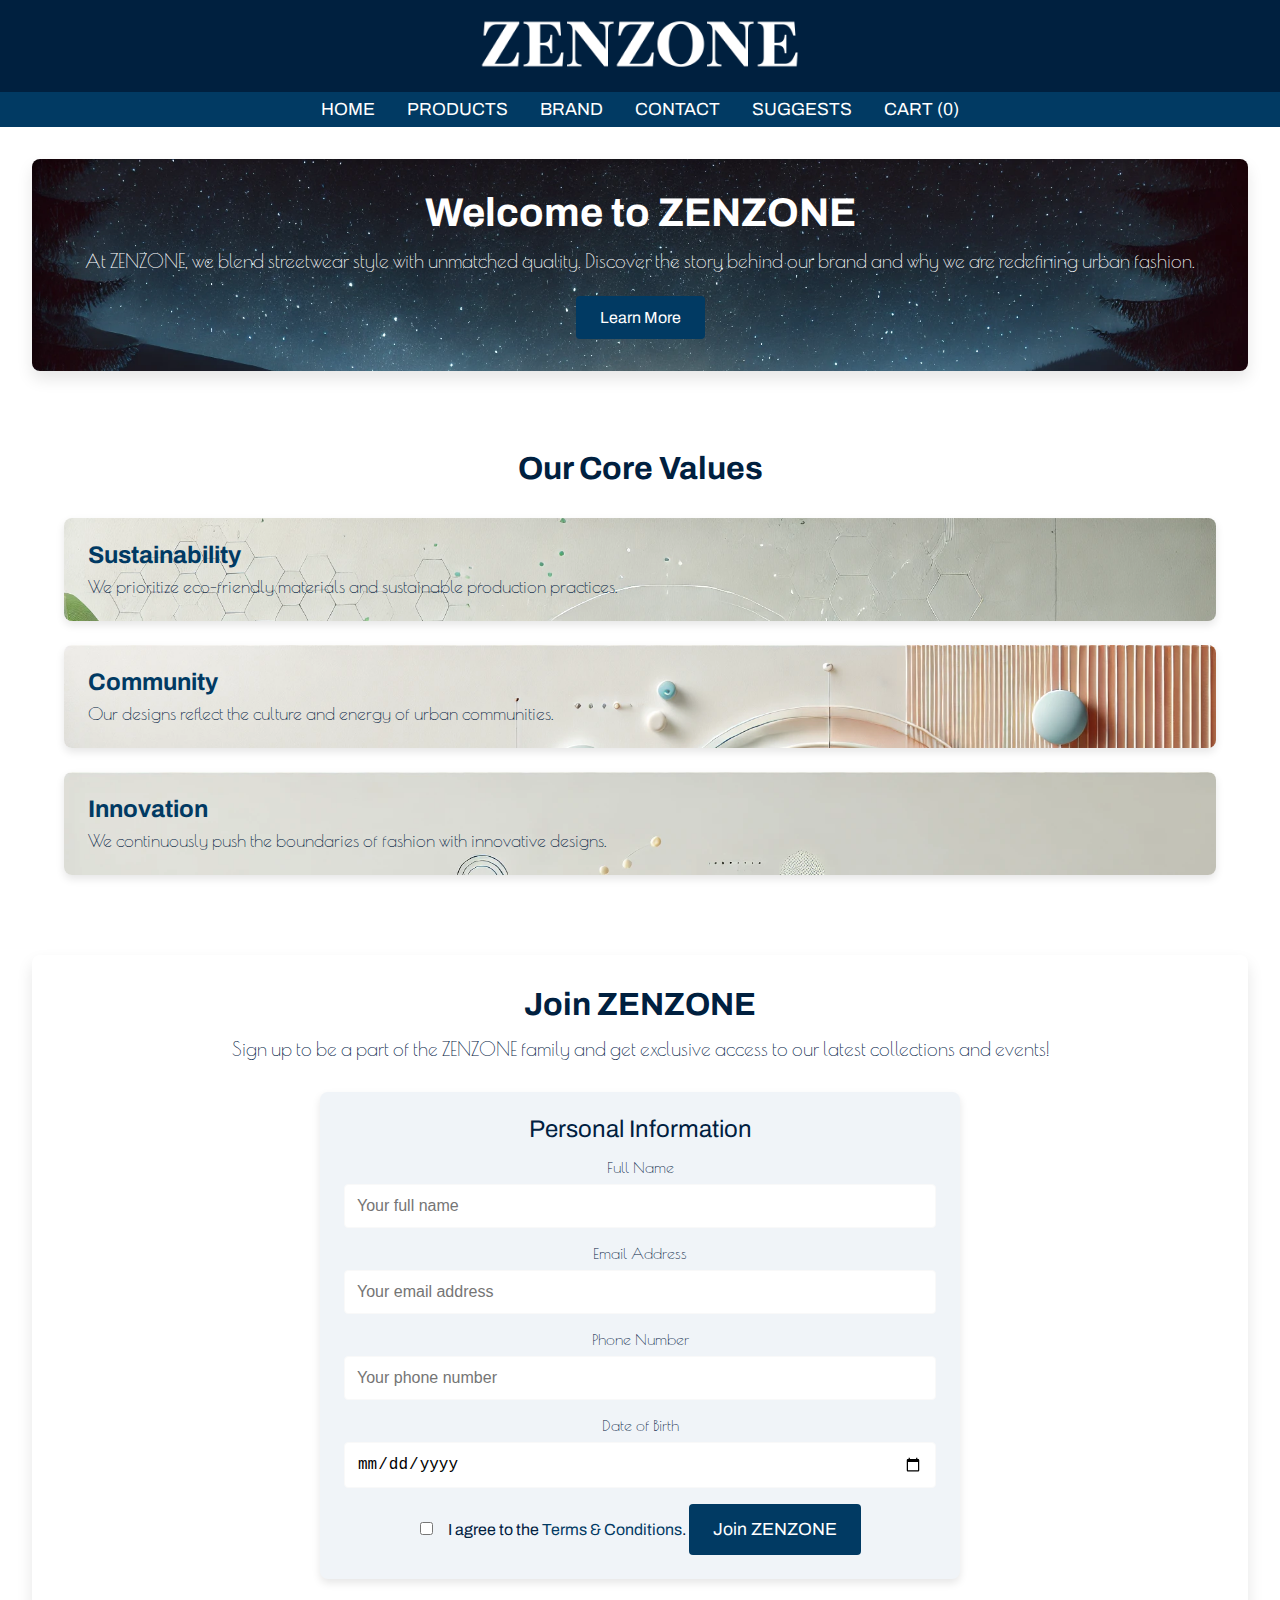
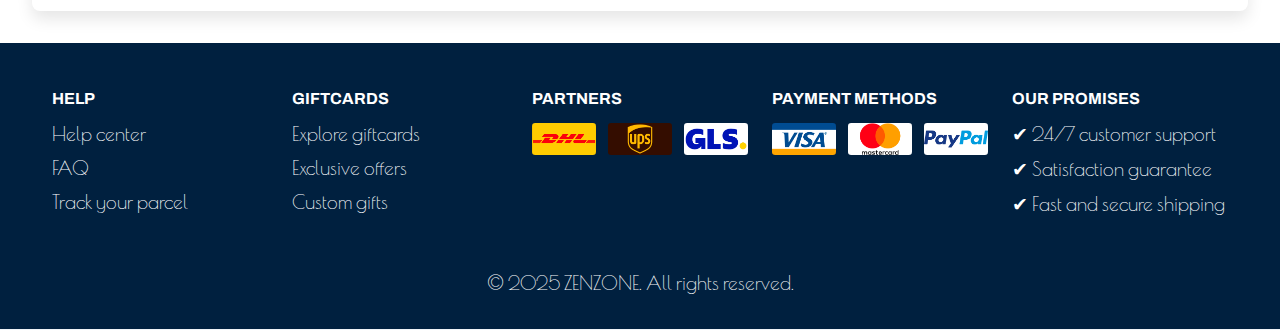
==== commit abc0fe7c: "Estructura final" ====
--- a/brand.html
+++ b/brand.html
@@ -1,5 +1,5 @@
 <!DOCTYPE html>
-<html lang="es">
+<html lang="en">
 <head>
     <meta charset="UTF-8">
     <meta name="viewport" content="width=device-width, initial-scale=1.0">
@@ -34,7 +34,6 @@
                     </li>
                     <li class="lista__elemento"><a href="brand.html" class="elemento__enlace">Brand</a></li>
                     <li class="lista__elemento"><a href="contact.html" class="elemento__enlace">Contact</a></li>
-                    <li class="lista__elemento"><a href="" class="elemento__enlace">Search</a></li>
                     <li class="lista__elemento"><a href="cart.html" class="elemento__enlace">Cart (0)</a></li>
                 </ul>
             </nav>
@@ -98,10 +97,11 @@
                 </fieldset>
             </form>
         </section>
-    </main>
+        <script src="js/script_form.js"></script>
+        <script src="js/script.js"></script>
+
+    </main>  
     
-    
-
     <footer class="footer">
         <section class="footer__container">
     
@@ -155,6 +155,7 @@
             &copy; 2025 ZENZONE. All rights reserved.
         </section>
     </footer>
+
     
 </body>
 </html>
--- a/css/styles.css
+++ b/css/styles.css
@@ -387,6 +387,40 @@
     box-shadow: 0 0.5rem 1rem rgba(0, 0, 0, 0.2);
 }
 
+.filters {
+    display: flex;
+    justify-content: center;
+    gap: 1rem;
+    margin: 2rem 0;
+    flex-wrap: wrap;
+}
+
+.filter-button {
+    background-color: var(--secondary-color);
+    color: var(--white);
+    border: none;
+    padding: 0.8rem 1.5rem;
+    border-radius: 0.5rem;
+    cursor: pointer;
+    font-family: var(--title-font);
+    font-size: 1rem;
+    text-transform: uppercase;
+    letter-spacing: 0.05em;
+    transition: background-color 0.3s ease, transform 0.2s ease;
+    box-shadow: 0 0.25rem 0.5rem rgba(0, 0, 0, 0.1);
+}
+
+.filter-button:hover {
+    background-color: var(--white);
+    color: var(--main-color);
+    transform: scale(1.05);
+}
+
+.filter-button.active {
+    background-color: var(--main-color);
+    color: var(--white);
+}
+
 /* Brand */
 .brand-main {
     display: flex;
@@ -826,6 +860,167 @@
 .contact-details__link:hover {
     color: var(--main-color);
 }
+
+.customer-reviews {
+    background-color: var(--background-color-2);
+    padding: 2rem 1rem;
+    text-align: center;
+    max-width: 50rem;
+    margin: 2rem auto;
+    border-radius: 0.5rem;
+    box-shadow: 0 0.25rem 0.5rem rgba(0, 0, 0, 0.1);
+}
+
+.customer-reviews__title {
+    font-family: var(--title-font);
+    font-size: 1.75rem;
+    color: var(--main-color);
+    margin-bottom: 1.5rem;
+}
+
+.customer-reviews__list {
+    list-style: none;
+    padding: 0;
+    display: flex;
+    flex-direction: column;
+    gap: 1rem;
+}
+
+.customer-reviews__item {
+    background-color: var(--white);
+    padding: 1.5rem;
+    border-radius: 0.5rem;
+    box-shadow: 0 0.25rem 0.5rem rgba(0, 0, 0, 0.1);
+    text-align: center;
+}
+
+.review__name {
+    font-family: var(--title-font);
+    font-size: 1.25rem;
+    color: var(--main-color);
+    margin-bottom: 0.5rem;
+}
+
+.review__text {
+    font-family: var(--p-font);
+    font-size: 1rem;
+    color: var(--black);
+    margin-bottom: 0.5rem;
+}
+
+.review__rating {
+    font-size: 1.2rem;
+    color: var(--secondary-color);
+    font-family: var(--title-font);
+}
+
+/* === Suggests Page === */
+
+/* Suggests page (adaptado a tu sistema) */
+
+.suggests__title {
+    font-family: var(--title-font);
+    font-size: 2.5rem;
+    color: var(--main-color);
+    text-align: center;
+    margin: 2rem 0;
+}
+
+.suggests__subtitle {
+    font-family: var(--p-font);
+    font-size: 1.5rem;
+    color: var(--secondary-color);
+    text-align: center;
+    margin: 1.5rem 0;
+}
+
+.suggests__form {
+    display: flex;
+    justify-content: center;
+    gap: 1rem;
+    flex-wrap: wrap;
+    margin-bottom: 2rem;
+}
+
+.suggests__input {
+    width: 25%;
+    font-family: var(--p-font);
+    font-size: 1rem;
+    font-style: italic;
+    color: var(--black);
+    border-radius: 0.5rem;
+    padding: 1rem;
+    border: 2px solid var(--secondary-color);
+    background-color: var(--white);
+    transition: border-color 0.3s ease;
+}
+
+.suggests__input:focus {
+    border-color: var(--main-color);
+    outline: none;
+}
+
+.suggests__add-button {
+    font-family: var(--title-font);
+    font-size: 1.1rem;
+    background-color: var(--secondary-color);
+    color: var(--white);
+    padding: 1rem 1.5rem;
+    border: none;
+    border-radius: 0.4rem;
+    cursor: pointer;
+    transition: background-color 0.3s ease, transform 0.2s ease;
+    text-transform: uppercase;
+}
+
+.suggests__add-button:hover {
+    background-color: var(--main-color);
+    transform: scale(1.05);
+    color: var(--white);
+}
+
+.suggests__gallery {
+    display: flex;
+    flex-wrap: wrap;
+    gap: 2rem;
+    justify-content: center;
+    margin-bottom: 2rem;
+}
+
+.suggests__gallery-item {
+    background-color: var(--background-color-2);
+    border-radius: 0.5rem;
+    box-shadow: 0 0.25rem 0.5rem rgba(0, 0, 0, 0.1);
+    padding: 1rem;
+    text-align: center;
+    position: relative;
+    max-width: 14rem;
+}
+
+.suggests__gallery-image {
+    width: 100%;
+    border-radius: 0.5rem;
+    margin-bottom: 1rem;
+}
+
+.suggests__remove-button {
+    background-color: var(--secondary-color);
+    color: var(--white);
+    border: none;
+    border-radius: 0.4rem;
+    padding: 0.8rem 1.2rem;
+    font-family: var(--title-font);
+    font-size: 1rem;
+    cursor: pointer;
+    transition: background-color 0.3s ease, transform 0.2s ease;
+    text-transform: uppercase;
+}
+
+.suggests__remove-button:hover {
+    background-color: var(--main-color);
+    transform: scale(1.05);
+}
+
 
 /* Cart */
 .cart__header {
@@ -1182,12 +1377,12 @@
     }
 
     #menu__toggle:checked + .menu__toggle span:nth-child(1) {
-        transform: translateY(6px) rotate(45deg);
+        transform: translateY(0.5rem) rotate(45deg);
     }
     #menu__toggle:checked + .menu__toggle span:nth-child(2) {
         opacity: 0;
     }
     #menu__toggle:checked + .menu__toggle span:nth-child(3) {
-        transform: translateY(-6px) rotate(-45deg);
+        transform: translateY(-0.5rem) rotate(-45deg);
     }
-}
+}